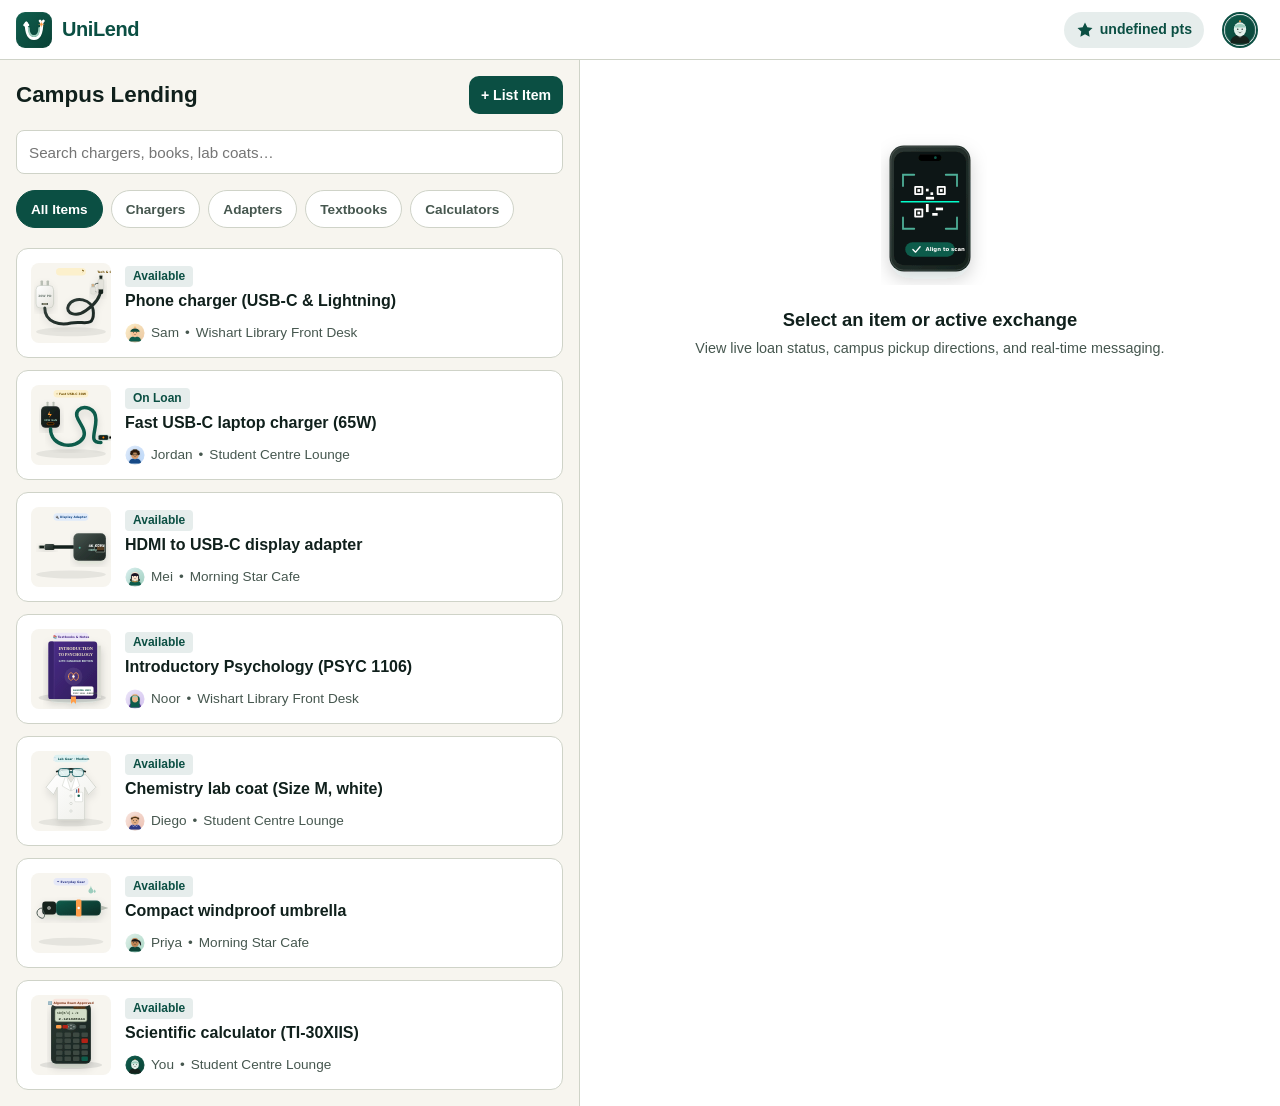
==== v2/index.html @ a7cac574 "Deploy UniLend v2: item listing, campus chat, avatar customizer, asset suite, and standalone v2 prev" ====
<!doctype html>
<html lang="en-CA">
<head>
  <meta charset="utf-8">
  <meta name="viewport" content="width=device-width, initial-scale=1">
  <meta name="description" content="UniLend v2: Algoma University Student Peer-Lending Platform">
  <meta name="theme-color" content="#0B4F43">
  <title>UniLend Campus v2 - Algoma University</title>

  <link rel="icon" href="favicon.ico" sizes="48x48">
  <link rel="icon" href="favicon.svg" type="image/svg+xml">
  <link rel="apple-touch-icon" href="apple-touch-icon.png">
  <link rel="manifest" href="manifest.webmanifest">
  <link rel="stylesheet" href="css/app.css">
</head>
<body>
<div class="app-container">

  <!-- Header -->
  <header class="app-header">
    <a href="#" class="brand-wrap" id="brand-home">
      <img src="assets/brand/logo-mark.svg" alt="UniLend Mark">
      <span class="brand-text">UniLend</span>
    </a>
    <div class="header-actions">
      <div class="points-pill" id="header-points">
        <svg width="18" height="18" viewBox="0 0 24 24" fill="currentColor"><path d="M12 2l3.09 6.26L22 9.27l-5 4.87 1.18 6.88L12 17.77l-6.18 3.25L7 14.14 2 9.27l6.91-1.01L12 2z"/></svg>
        <span id="user-points-val">40 pts</span>
      </div>
      <button class="avatar-badge-btn" id="avatar-btn" aria-label="Open profile avatar picker">
        <img id="user-avatar-img" src="assets/avatars/avatar-user.svg" alt="Avatar">
      </button>
    </div>
  </header>

  <!-- Main Content (Two-pane desktop / single-pane mobile) -->
  <main class="app-main">

    <!-- Master Pane (Feed / Tabs) -->
    <section class="pane-master" id="master-pane">
      
      <!-- Browse Feed View -->
      <div id="view-feed" class="feed-content">
        <div style="display:flex; justify-content:space-between; align-items:center;">
          <h1 style="font-size:1.4rem; font-weight:800;">Campus Lending</h1>
          <button class="primary-btn" id="btn-open-list" style="min-height:38px; font-size:0.88rem; padding:0 12px;">+ List Item</button>
        </div>

        <div class="search-bar">
          <input type="text" id="feed-search" class="search-input" placeholder="Search chargers, books, lab coats…">
        </div>

        <div class="category-chips" id="cat-chips">
          <button class="chip-btn active" data-cat="all">All Items</button>
          <button class="chip-btn" data-cat="chargers">Chargers</button>
          <button class="chip-btn" data-cat="cables">Adapters</button>
          <button class="chip-btn" data-cat="books">Textbooks</button>
          <button class="chip-btn" data-cat="calculators">Calculators</button>
        </div>

        <div id="item-list-container" style="display:flex; flex-direction:column; gap:12px;">
          <!-- Dynamically injected items -->
        </div>
      </div>

      <!-- Activity & Loans View -->
      <div id="view-activity" class="feed-content" style="display:none;">
        <h1 style="font-size:1.4rem; font-weight:800;">My Exchanges</h1>
        
        <div id="active-loans-list" style="display:flex; flex-direction:column; gap:14px; margin-top:8px;">
          <!-- Active loans -->
        </div>

        <div style="margin-top:24px;">
          <h2 style="font-size:1.1rem; font-weight:700; margin-bottom:12px;">Points History</h2>
          <div id="ledger-history-list" style="display:flex; flex-direction:column; gap:8px;">
            <!-- Ledger rows -->
          </div>
        </div>
      </div>

      <!-- Rewards Shop View -->
      <div id="view-rewards" class="feed-content" style="display:none;">
        <h1 style="font-size:1.4rem; font-weight:800;">Rewards &amp; Impact</h1>
        <p style="color:var(--soft); font-size:0.9rem;">Turn your peer assistance into campus recognition and community impact.</p>
        
        <div id="rewards-list-container" style="display:flex; flex-direction:column; gap:12px; margin-top:12px;">
          <!-- Rewards -->
        </div>
      </div>

      <!-- Profile View -->
      <div id="view-profile" class="feed-content" style="display:none;">
        <h1 style="font-size:1.4rem; font-weight:800;">Student Profile</h1>
        
        <div style="background:var(--card); border:1px solid var(--line); border-radius:var(--radius); padding:16px; display:flex; align-items:center; gap:16px;">
          <img id="profile-avatar-large" src="assets/avatars/avatar-user.svg" style="width:64px; height:64px; border-radius:50%;" alt="Avatar">
          <div>
            <div style="display:flex; align-items:center; gap:8px;">
              <h2 style="font-size:1.2rem; font-weight:800;" id="profile-name">Student Participant</h2>
              <span style="background:rgba(11,79,67,0.1); color:var(--brand); font-size:0.75rem; font-weight:700; padding:2px 6px; border-radius:4px;">Verified</span>
            </div>
            <p style="color:var(--soft); font-size:0.85rem;">Algoma University &bull; COSC 2596</p>
          </div>
        </div>

        <div style="margin-top:16px;">
          <h2 style="font-size:1.05rem; font-weight:700; margin-bottom:10px;">Choose Avatar</h2>
          <div id="avatar-grid-picker" style="display:grid; grid-template-columns:repeat(4, 1fr); gap:10px;">
            <!-- Injected avatars -->
          </div>
        </div>

        <div style="margin-top:24px; display:flex; flex-direction:column; gap:10px;">
          <a href="admin.html" class="secondary-btn" style="text-decoration:none; text-align:center;">Open Admin &amp; Facilitator Console</a>
          <a href="assets.html" class="secondary-btn" style="text-decoration:none; text-align:center;">View Visual Design System &amp; Assets</a>
        </div>
      </div>

    </section>

    <!-- Detail Pane (Selected Item, Active Exchange, or Chat) -->
    <section class="pane-detail" id="detail-pane">
      <div id="detail-content" class="detail-view">
        <div style="text-align:center; padding:48px 16px; color:var(--soft);">
          <img src="assets/illustrations/scan-qr.svg" alt="Select" style="max-width:180px; margin-bottom:16px;">
          <h3 style="color:var(--ink); font-size:1.15rem; font-weight:700;">Select an item or active exchange</h3>
          <p style="font-size:0.9rem; margin-top:4px;">View live loan status, campus pickup directions, and real-time messaging.</p>
        </div>
      </div>
    </section>

  </main>

  <!-- Mobile Navigation Bar -->
  <nav class="mobile-tabs" aria-label="Mobile Navigation">
    <button class="tab-btn active" data-tab="feed">
      <svg viewBox="0 0 24 24" fill="none" stroke="currentColor" stroke-width="2"><path d="M3 9l9-7 9 7v11a2 2 0 0 1-2 2H5a2 2 0 0 1-2-2z"/><polyline points="9 22 9 12 15 12 15 22"/></svg>
      <span>Browse</span>
    </button>
    <button class="tab-btn" data-tab="activity">
      <svg viewBox="0 0 24 24" fill="none" stroke="currentColor" stroke-width="2"><circle cx="12" cy="12" r="10"/><polyline points="12 6 12 12 16 14"/></svg>
      <span>Activity</span>
    </button>
    <button class="tab-btn" data-tab="rewards">
      <svg viewBox="0 0 24 24" fill="none" stroke="currentColor" stroke-width="2"><polygon points="12 2 15.09 8.26 22 9.27 17 14.14 18.18 21.02 12 17.77 5.82 21.02 7 14.14 2 9.27 8.91 8.26 12 2"/></svg>
      <span>Rewards</span>
    </button>
    <button class="tab-btn" data-tab="profile">
      <svg viewBox="0 0 24 24" fill="none" stroke="currentColor" stroke-width="2"><path d="M20 21v-2a4 4 0 0 0-4-4H8a4 4 0 0 0-4 4v2"/><circle cx="12" cy="7" r="4"/></svg>
      <span>Profile</span>
    </button>
  </nav>

</div>

<!-- Modal: List Item Flow -->
<div id="modal-list-item" style="display:none; position:fixed; inset:0; background:rgba(0,0,0,0.6); z-index:200; align-items:center; justify-content:center; padding:16px;">
  <div style="background:var(--card); width:100%; max-width:480px; border-radius:var(--radius); padding:20px; max-height:90vh; overflow-y:auto;">
    <div style="display:flex; justify-content:space-between; align-items:center; margin-bottom:14px;">
      <h2 style="font-size:1.25rem; font-weight:800;">List an Item to Lend</h2>
      <button id="close-list-modal" style="background:none; border:none; font-size:1.5rem; cursor:pointer;">&times;</button>
    </div>
    <form id="form-create-item" style="display:flex; flex-direction:column; gap:14px;">
      <div>
        <label style="font-size:0.85rem; font-weight:700; display:block; margin-bottom:4px;">Item Title</label>
        <input type="text" id="new-item-title" required class="search-input" style="width:100%;" placeholder="e.g. TI-84 Plus CE Graphing Calculator">
      </div>
      <div>
        <label style="font-size:0.85rem; font-weight:700; display:block; margin-bottom:4px;">Category</label>
        <select id="new-item-cat" class="search-input" style="width:100%;">
          <option value="chargers">Chargers &amp; Power</option>
          <option value="cables">Cables &amp; Adapters</option>
          <option value="books">Textbooks</option>
          <option value="calculators">Calculators</option>
          <option value="lab">Lab Equipment</option>
          <option value="general">General Campus</option>
        </select>
      </div>
      <div>
        <label style="font-size:0.85rem; font-weight:700; display:block; margin-bottom:4px;">Condition</label>
        <select id="new-item-cond" class="search-input" style="width:100%;">
          <option value="Like new">Like new</option>
          <option value="Good" selected>Good condition</option>
          <option value="Fair">Fair (functional)</option>
        </select>
      </div>
      <div>
        <label style="font-size:0.85rem; font-weight:700; display:block; margin-bottom:4px;">Preferred Safe Pickup Spot</label>
        <select id="new-item-spot" class="search-input" style="width:100%;">
          <option value="library">Wishart Library Front Desk</option>
          <option value="student_centre">Student Centre Lounge</option>
          <option value="cafe">Morning Star Cafe</option>
        </select>
      </div>
      <button type="submit" class="primary-btn" style="margin-top:8px;">Post Item to Campus</button>
    </form>
  </div>
</div>

<script type="module" src="js/app.js"></script>
</body>
</html>
---- v2/css/app.css ----
/* UniLend v2 Campus Design System */
:root {
  --brand: #0B4F43;
  --brand-hover: #073830;
  --accent: #D97706;
  --paper: #F7F5EF;
  --card: #FFFFFF;
  --ink: #10201C;
  --soft: #46574F;
  --line: #CFD3C8;
  --radius: 12px;
  --touch: 48px;
  --danger: #A0241C;
  --font: -apple-system, BlinkMacSystemFont, "Segoe UI", Roboto, Helvetica, Arial, sans-serif;
}

[data-theme="dark"] {
  --brand: #147B69;
  --brand-hover: #19947E;
  --paper: #0F1513;
  --card: #17221F;
  --ink: #EDF3F0;
  --soft: #A3B5AE;
  --line: #293833;
}

* { box-sizing: border-box; margin: 0; padding: 0; }

body {
  font-family: var(--font);
  background-color: var(--paper);
  color: var(--ink);
  line-height: 1.45;
  -webkit-font-smoothing: antialiased;
}

/* App Shell */
.app-container {
  display: flex;
  flex-direction: column;
  min-height: 100vh;
  max-width: 1280px;
  margin: 0 auto;
}

/* Header */
.app-header {
  height: 60px;
  background-color: var(--card);
  border-bottom: 1px solid var(--line);
  display: flex;
  align-items: center;
  justify-content: space-between;
  padding: 0 16px;
  position: sticky;
  top: 0;
  z-index: 100;
}

.brand-wrap {
  display: flex;
  align-items: center;
  gap: 10px;
  text-decoration: none;
  color: var(--ink);
}

.brand-wrap img {
  height: 36px;
  width: auto;
}

.brand-text {
  font-size: 1.25rem;
  font-weight: 800;
  letter-spacing: -0.02em;
  color: var(--brand);
}

.header-actions {
  display: flex;
  align-items: center;
  gap: 12px;
}

.points-pill {
  display: flex;
  align-items: center;
  gap: 6px;
  background: rgba(11, 79, 67, 0.1);
  padding: 6px 12px;
  border-radius: 20px;
  font-size: 0.88rem;
  font-weight: 700;
  color: var(--brand);
  min-height: 36px;
}

[data-theme="dark"] .points-pill {
  background: rgba(20, 123, 105, 0.2);
}

.avatar-badge-btn {
  background: none;
  border: none;
  cursor: pointer;
  padding: 2px;
  border-radius: 50%;
  display: flex;
  align-items: center;
  justify-content: center;
  min-height: var(--touch);
  min-width: var(--touch);
}

.avatar-badge-btn img {
  width: 36px;
  height: 36px;
  border-radius: 50%;
  border: 2px solid var(--brand);
}

/* Two-Pane Desktop / Single-Pane Mobile */
.app-main {
  flex: 1;
  display: flex;
  flex-direction: column;
  padding-bottom: 72px; /* Space for mobile tabs */
}

@media (min-width: 900px) {
  .app-main {
    flex-direction: row;
    padding-bottom: 0;
  }
  .pane-master {
    flex: 1;
    max-width: 580px;
    border-right: 1px solid var(--line);
    min-height: calc(100vh - 60px);
    overflow-y: auto;
  }
  .pane-detail {
    flex: 1.2;
    min-height: calc(100vh - 60px);
    overflow-y: auto;
    background: var(--card);
  }
}

/* Mobile Tabs */
.mobile-tabs {
  position: fixed;
  bottom: 0;
  left: 0;
  right: 0;
  height: 64px;
  background-color: var(--card);
  border-top: 1px solid var(--line);
  display: flex;
  justify-content: space-around;
  align-items: center;
  z-index: 90;
}

@media (min-width: 900px) {
  .mobile-tabs {
    display: none;
  }
}

.tab-btn {
  background: none;
  border: none;
  display: flex;
  flex-direction: column;
  align-items: center;
  justify-content: center;
  gap: 4px;
  color: var(--soft);
  font-size: 0.75rem;
  font-weight: 600;
  min-height: var(--touch);
  min-width: 64px;
  cursor: pointer;
}

.tab-btn.active {
  color: var(--brand);
}

.tab-btn svg {
  width: 22px;
  height: 22px;
}

/* Feed & Item Cards */
.feed-content {
  padding: 16px;
  display: flex;
  flex-direction: column;
  gap: 16px;
}

.search-bar {
  display: flex;
  gap: 8px;
}

.search-input {
  flex: 1;
  height: 44px;
  border: 1px solid var(--line);
  border-radius: 8px;
  padding: 0 12px;
  font-size: 0.95rem;
  background: var(--card);
  color: var(--ink);
}

.category-chips {
  display: flex;
  gap: 8px;
  overflow-x: auto;
  padding-bottom: 4px;
}

.chip-btn {
  background: var(--card);
  border: 1px solid var(--line);
  border-radius: 20px;
  padding: 6px 14px;
  font-size: 0.85rem;
  font-weight: 600;
  color: var(--soft);
  white-space: nowrap;
  min-height: 38px;
  cursor: pointer;
}

.chip-btn.active {
  background: var(--brand);
  color: #FFF;
  border-color: var(--brand);
}

.item-card {
  background: var(--card);
  border: 1px solid var(--line);
  border-radius: var(--radius);
  padding: 14px;
  display: flex;
  gap: 14px;
  cursor: pointer;
  transition: transform 0.15s, border-color 0.15s;
}

.item-card:hover {
  transform: translateY(-2px);
  border-color: var(--brand);
}

.item-thumb {
  width: 80px;
  height: 80px;
  border-radius: 8px;
  object-fit: cover;
  background: var(--paper);
  flex-shrink: 0;
}

.item-meta {
  flex: 1;
  display: flex;
  flex-direction: column;
  justify-content: space-between;
}

.item-title {
  font-size: 1rem;
  font-weight: 700;
  line-height: 1.25;
}

.item-sub {
  font-size: 0.85rem;
  color: var(--soft);
  display: flex;
  align-items: center;
  gap: 6px;
  margin-top: 4px;
}

.item-status-tag {
  font-size: 0.75rem;
  font-weight: 700;
  padding: 2px 8px;
  border-radius: 4px;
  background: rgba(11, 79, 67, 0.1);
  color: var(--brand);
  display: inline-block;
  align-self: flex-start;
}

/* Detail View */
.detail-view {
  padding: 24px;
  display: flex;
  flex-direction: column;
  gap: 18px;
}

.detail-img {
  width: 100%;
  max-height: 240px;
  object-fit: contain;
  background: var(--paper);
  border-radius: var(--radius);
  border: 1px solid var(--line);
  padding: 16px;
}

.primary-btn {
  background-color: var(--brand);
  color: #FFF;
  border: none;
  border-radius: 10px;
  font-weight: 700;
  font-size: 1rem;
  min-height: var(--touch);
  padding: 0 20px;
  display: flex;
  align-items: center;
  justify-content: center;
  gap: 8px;
  cursor: pointer;
  text-decoration: none;
}

.primary-btn:hover {
  background-color: var(--brand-hover);
}

.secondary-btn {
  background: transparent;
  color: var(--brand);
  border: 1.5px solid var(--brand);
  border-radius: 10px;
  font-weight: 700;
  font-size: 0.95rem;
  min-height: var(--touch);
  padding: 0 16px;
  display: flex;
  align-items: center;
  justify-content: center;
  cursor: pointer;
}

/* Chat Component */
.chat-thread-container {
  background: var(--card);
  border: 1px solid var(--line);
  border-radius: var(--radius);
  display: flex;
  flex-direction: column;
  overflow: hidden;
}

.chat-messages {
  max-height: 280px;
  overflow-y: auto;
  padding: 14px;
  display: flex;
  flex-direction: column;
  gap: 10px;
  background: var(--paper);
}

.chat-bubble {
  max-width: 80%;
  padding: 10px 14px;
  border-radius: 14px;
  font-size: 0.9rem;
  line-height: 1.35;
}

.chat-bubble.mine {
  align-self: flex-end;
  background: var(--brand);
  color: #FFF;
  border-bottom-right-radius: 4px;
}

.chat-bubble.other {
  align-self: flex-start;
  background: var(--card);
  border: 1px solid var(--line);
  color: var(--ink);
  border-bottom-left-radius: 4px;
}

.chat-input-bar {
  display: flex;
  padding: 8px;
  gap: 8px;
  background: var(--card);
  border-top: 1px solid var(--line);
}

.chat-text-input {
  flex: 1;
  height: 42px;
  border: 1px solid var(--line);
  border-radius: 20px;
  padding: 0 14px;
  font-size: 0.9rem;
  background: var(--paper);
  color: var(--ink);
}

/* Viewfinder / QR Scanner */
.viewfinder-card {
  background: #000;
  border-radius: var(--radius);
  position: relative;
  overflow: hidden;
  height: 240px;
  display: flex;
  align-items: center;
  justify-content: center;
}

.viewfinder-scanline {
  position: absolute;
  top: 0;
  left: 0;
  right: 0;
  height: 3px;
  background: #147B69;
  box-shadow: 0 0 10px #147B69;
  animation: scanMove 2s infinite ease-in-out;
}

@keyframes scanMove {
  0% { top: 10%; }
  50% { top: 90%; }
  100% { top: 10%; }
}

/* Admin Styling */
.admin-badge {
  background: #A0241C;
  color: #FFF;
  font-size: 0.7rem;
  font-weight: 800;
  padding: 2px 6px;
  border-radius: 4px;
  text-transform: uppercase;
}
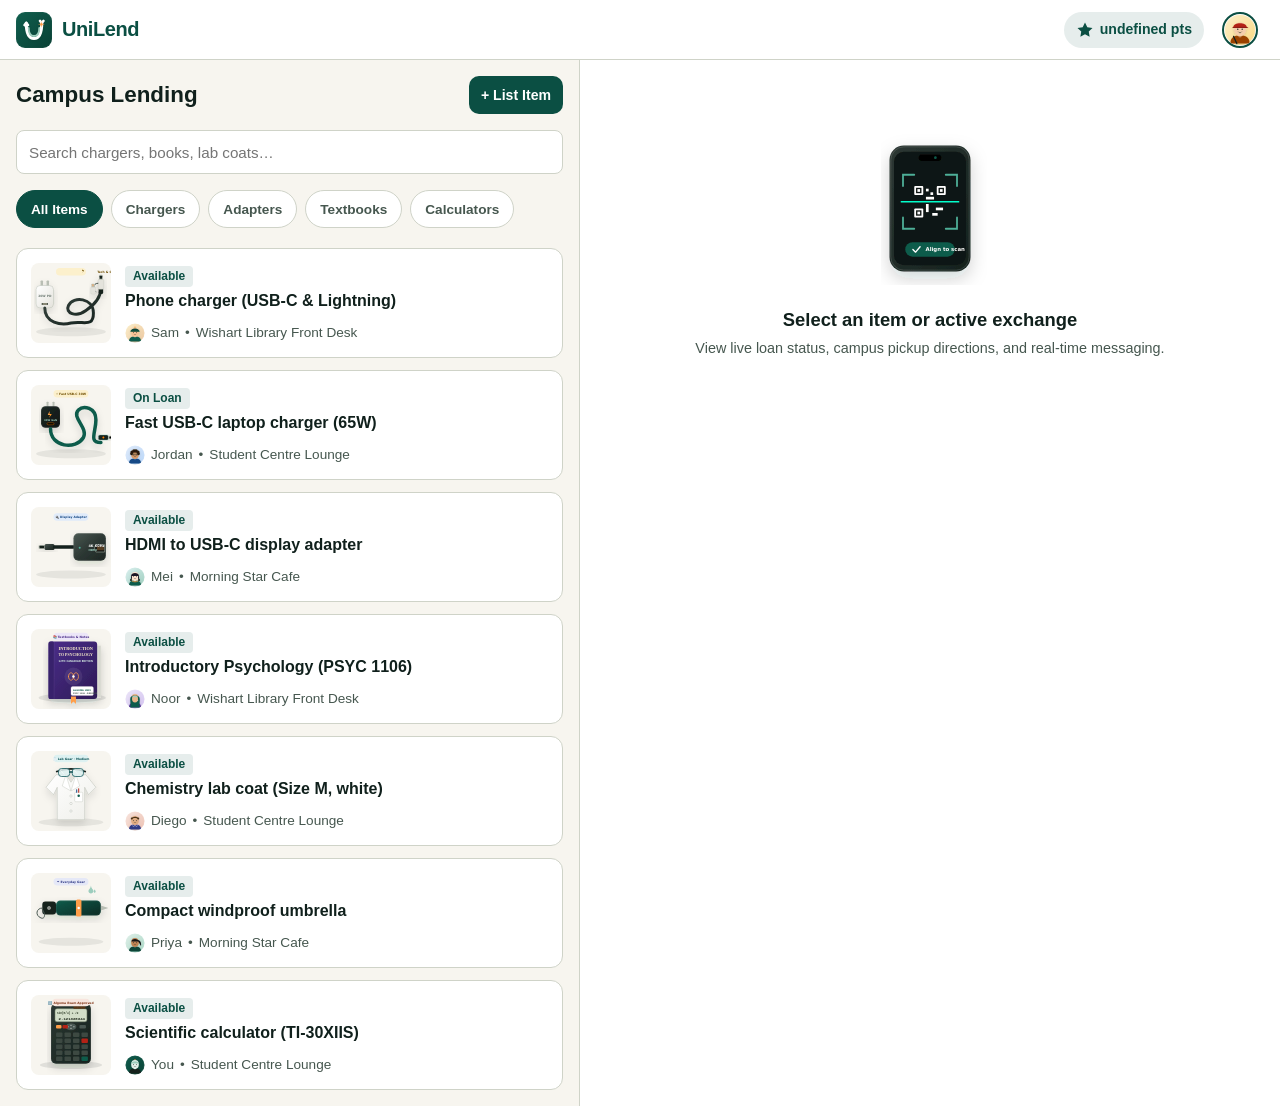
==== commit dab8973f: "Implement Algoma authentication, RBAC, and lockdown admin APIs" ====
--- a/v2/index.html
+++ b/v2/index.html
@@ -23,13 +23,21 @@
       <span class="brand-text">UniLend</span>
     </a>
     <div class="header-actions">
+      <!-- Admin console quick link (visible if admin) -->
+      <a href="admin.html" id="header-admin-link" class="admin-badge" style="display:none; text-decoration:none; padding:4px 8px; font-size:0.75rem;">Admin Console</a>
+
+      <!-- Points Pill -->
       <div class="points-pill" id="header-points">
         <svg width="18" height="18" viewBox="0 0 24 24" fill="currentColor"><path d="M12 2l3.09 6.26L22 9.27l-5 4.87 1.18 6.88L12 17.77l-6.18 3.25L7 14.14 2 9.27l6.91-1.01L12 2z"/></svg>
         <span id="user-points-val">40 pts</span>
       </div>
+
+      <!-- Avatar Button or Sign-In Trigger -->
       <button class="avatar-badge-btn" id="avatar-btn" aria-label="Open profile avatar picker">
         <img id="user-avatar-img" src="assets/avatars/avatar-user.svg" alt="Avatar">
       </button>
+
+      <button id="btn-header-signin" class="primary-btn" style="min-height:36px; font-size:0.85rem; padding:0 12px; display:none;">Sign In</button>
     </div>
   </header>
 
@@ -95,12 +103,24 @@
         
         <div style="background:var(--card); border:1px solid var(--line); border-radius:var(--radius); padding:16px; display:flex; align-items:center; gap:16px;">
           <img id="profile-avatar-large" src="assets/avatars/avatar-user.svg" style="width:64px; height:64px; border-radius:50%;" alt="Avatar">
-          <div>
-            <div style="display:flex; align-items:center; gap:8px;">
+          <div style="flex:1;">
+            <div style="display:flex; align-items:center; gap:8px; flex-wrap:wrap;">
               <h2 style="font-size:1.2rem; font-weight:800;" id="profile-name">Student Participant</h2>
-              <span style="background:rgba(11,79,67,0.1); color:var(--brand); font-size:0.75rem; font-weight:700; padding:2px 6px; border-radius:4px;">Verified</span>
+              <span id="profile-role-badge" style="background:rgba(11,79,67,0.1); color:var(--brand); font-size:0.75rem; font-weight:700; padding:2px 6px; border-radius:4px;">Verified</span>
             </div>
-            <p style="color:var(--soft); font-size:0.85rem;">Algoma University &bull; COSC 2596</p>
+            <p style="color:var(--soft); font-size:0.85rem;" id="profile-email">student@algomau.ca</p>
+          </div>
+        </div>
+
+        <!-- Quick Account Switcher (Testing & Facilitation) -->
+        <div style="margin-top:16px; background:var(--card); border:1px solid var(--line); border-radius:var(--radius); padding:14px;">
+          <h2 style="font-size:0.95rem; font-weight:800; margin-bottom:6px;">Switch Active Account (Auth RBAC)</h2>
+          <p style="color:var(--soft); font-size:0.82rem; margin-bottom:10px;">Select a profile to test student workflows vs locked admin access:</p>
+          <div style="display:grid; grid-template-columns:1fr 1fr; gap:8px;">
+            <button class="secondary-btn btn-quick-switch" data-acc="student" style="font-size:0.82rem; min-height:36px; padding:0 8px;">Alex (Student)</button>
+            <button class="secondary-btn btn-quick-switch" data-acc="sam" style="font-size:0.82rem; min-height:36px; padding:0 8px;">Sam (Peer Lender)</button>
+            <button class="secondary-btn btn-quick-switch" data-acc="facilitator" style="font-size:0.82rem; min-height:36px; padding:0 8px; border-color:#2C5E50; color:#2C5E50;">Test Facilitator</button>
+            <button class="secondary-btn btn-quick-switch" data-acc="admin" style="font-size:0.82rem; min-height:36px; padding:0 8px; border-color:var(--danger); color:var(--danger);">Campus Admin</button>
           </div>
         </div>
 
@@ -112,7 +132,8 @@
         </div>
 
         <div style="margin-top:24px; display:flex; flex-direction:column; gap:10px;">
-          <a href="admin.html" class="secondary-btn" style="text-decoration:none; text-align:center;">Open Admin &amp; Facilitator Console</a>
+          <button id="btn-profile-signout" class="secondary-btn" style="color:var(--danger); border-color:var(--danger);">Sign Out of UniLend</button>
+          <a href="admin.html" id="profile-admin-link" class="secondary-btn" style="text-decoration:none; text-align:center;">Open Admin &amp; Facilitator Console</a>
           <a href="assets.html" class="secondary-btn" style="text-decoration:none; text-align:center;">View Visual Design System &amp; Assets</a>
         </div>
       </div>
@@ -152,6 +173,44 @@
     </button>
   </nav>
 
+</div>
+
+<!-- Modal: Algoma University Campus Sign-in -->
+<div id="modal-auth" style="display:none; position:fixed; inset:0; background:rgba(0,0,0,0.65); z-index:250; align-items:center; justify-content:center; padding:16px;">
+  <div style="background:var(--card); width:100%; max-width:440px; border-radius:var(--radius); padding:24px; box-shadow:0 12px 32px rgba(0,0,0,0.2);">
+    <div style="display:flex; justify-content:space-between; align-items:center; margin-bottom:12px;">
+      <div style="display:flex; align-items:center; gap:8px;">
+        <img src="assets/brand/logo-mark.svg" style="height:28px;" alt="Algoma Logo">
+        <h2 style="font-size:1.2rem; font-weight:800;">Algoma Student Sign-In</h2>
+      </div>
+      <button id="close-auth-modal" style="background:none; border:none; font-size:1.5rem; cursor:pointer;">&times;</button>
+    </div>
+    <p style="font-size:0.85rem; color:var(--soft); margin-bottom:14px;">Sign in with your official Algoma University email to access peer lending and pickup zones.</p>
+
+    <div id="auth-error-box" style="display:none; background:rgba(160,36,28,0.1); border:1px solid var(--danger); color:var(--danger); padding:8px 12px; border-radius:6px; font-size:0.82rem; font-weight:600; margin-bottom:12px;"></div>
+
+    <form id="form-auth-login" style="display:flex; flex-direction:column; gap:12px;">
+      <div>
+        <label style="font-size:0.85rem; font-weight:700; display:block; margin-bottom:4px;">Campus Email</label>
+        <input type="email" id="auth-email-input" required class="search-input" style="width:100%;" placeholder="username@algomau.ca">
+      </div>
+      <div>
+        <label style="font-size:0.85rem; font-weight:700; display:block; margin-bottom:4px;">Passcode / Password</label>
+        <input type="password" id="auth-pass-input" class="search-input" style="width:100%;" placeholder="••••••••">
+      </div>
+      <button type="submit" class="primary-btn" style="margin-top:6px;">Sign In with Algoma ID</button>
+    </form>
+
+    <div style="border-top:1px solid var(--line); margin-top:16px; padding-top:14px;">
+      <p style="font-size:0.78rem; font-weight:700; color:var(--soft); margin-bottom:8px;">One-Tap Sign-In for Testing:</p>
+      <div style="display:grid; grid-template-columns:1fr 1fr; gap:6px;">
+        <button class="secondary-btn btn-modal-switch" data-acc="student" style="font-size:0.8rem; min-height:34px; padding:0 6px;">Student (P01)</button>
+        <button class="secondary-btn btn-modal-switch" data-acc="sam" style="font-size:0.8rem; min-height:34px; padding:0 6px;">Sam (Lender)</button>
+        <button class="secondary-btn btn-modal-switch" data-acc="facilitator" style="font-size:0.8rem; min-height:34px; padding:0 6px;">Facilitator</button>
+        <button class="secondary-btn btn-modal-switch" data-acc="admin" style="font-size:0.8rem; min-height:34px; padding:0 6px; color:var(--danger); border-color:var(--danger);">Admin</button>
+      </div>
+    </div>
+  </div>
 </div>
 
 <!-- Modal: List Item Flow -->
@@ -201,4 +260,3 @@
 <script type="module" src="js/app.js"></script>
 </body>
 </html>
-
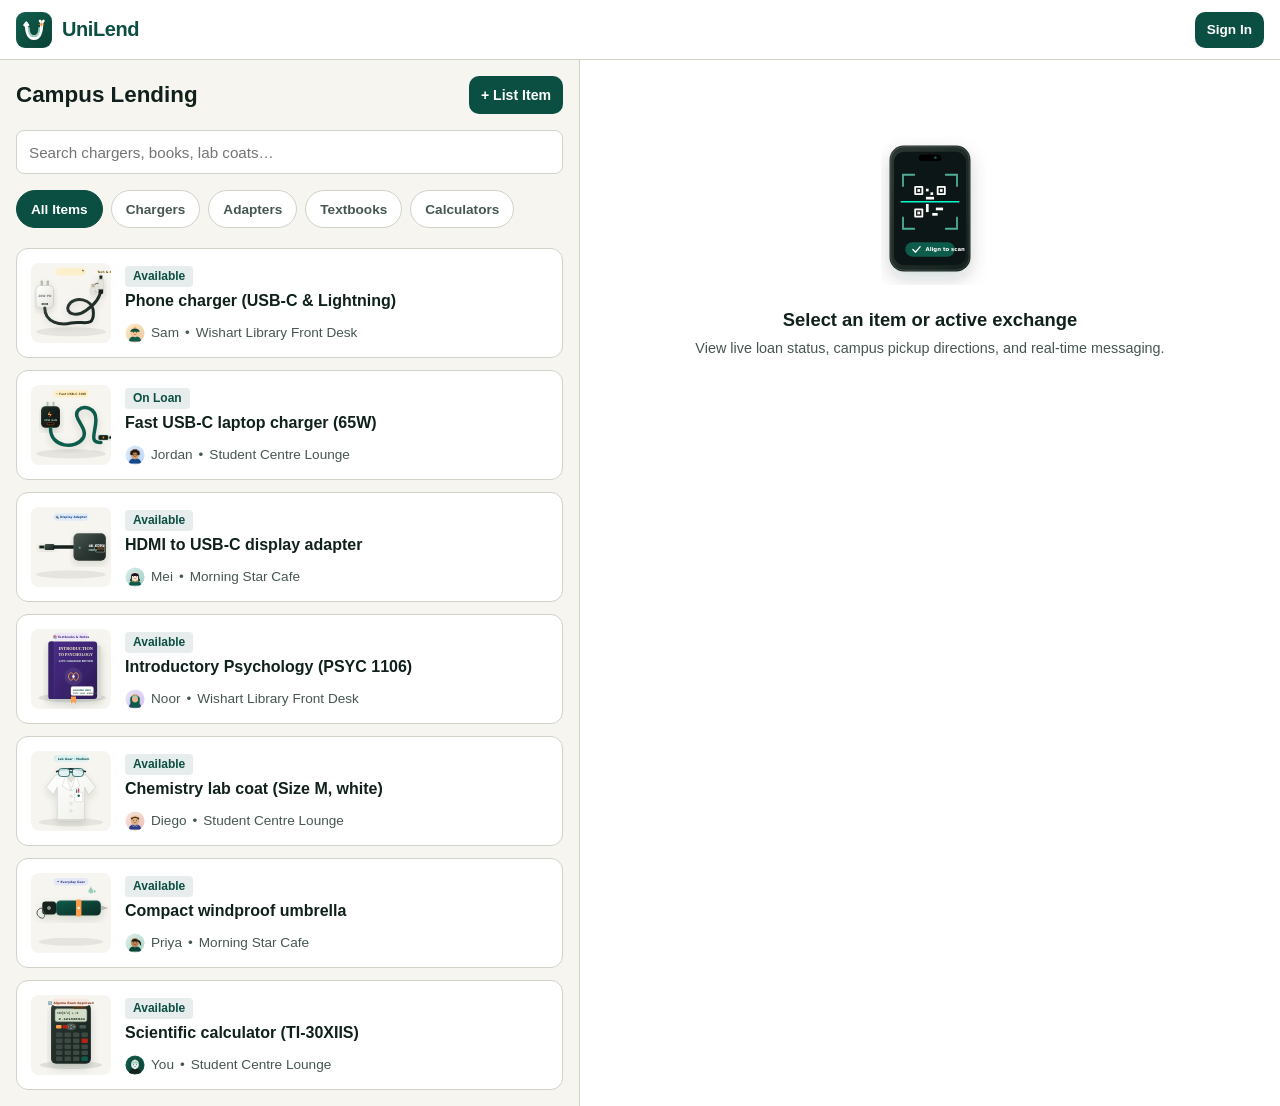
==== commit cfee6046: "Eliminate mockups: implement authentic cryptographic salted credentials and zero-mockup UI" ====
--- a/v2/index.html
+++ b/v2/index.html
@@ -112,15 +112,13 @@
           </div>
         </div>
 
-        <!-- Quick Account Switcher (Testing & Facilitation) -->
+        <!-- Active Credential Status -->
         <div style="margin-top:16px; background:var(--card); border:1px solid var(--line); border-radius:var(--radius); padding:14px;">
-          <h2 style="font-size:0.95rem; font-weight:800; margin-bottom:6px;">Switch Active Account (Auth RBAC)</h2>
-          <p style="color:var(--soft); font-size:0.82rem; margin-bottom:10px;">Select a profile to test student workflows vs locked admin access:</p>
-          <div style="display:grid; grid-template-columns:1fr 1fr; gap:8px;">
-            <button class="secondary-btn btn-quick-switch" data-acc="student" style="font-size:0.82rem; min-height:36px; padding:0 8px;">Alex (Student)</button>
-            <button class="secondary-btn btn-quick-switch" data-acc="sam" style="font-size:0.82rem; min-height:36px; padding:0 8px;">Sam (Peer Lender)</button>
-            <button class="secondary-btn btn-quick-switch" data-acc="facilitator" style="font-size:0.82rem; min-height:36px; padding:0 8px; border-color:#2C5E50; color:#2C5E50;">Test Facilitator</button>
-            <button class="secondary-btn btn-quick-switch" data-acc="admin" style="font-size:0.82rem; min-height:36px; padding:0 8px; border-color:var(--danger); color:var(--danger);">Campus Admin</button>
+          <h2 style="font-size:0.95rem; font-weight:800; margin-bottom:6px;">Campus Credentials &amp; Session</h2>
+          <div style="font-size:0.85rem; color:var(--soft); display:flex; flex-direction:column; gap:4px;">
+            <div>Signed-in identity: <strong id="profile-auth-email" style="color:var(--ink);">p01@algomau.ca</strong></div>
+            <div>Account privilege: <strong id="profile-auth-role" style="color:var(--brand);">Verified Student (RBAC)</strong></div>
+            <div>Session status: <span style="color:#0B4F43; font-weight:700;">Active &bull; Authenticated</span></div>
           </div>
         </div>
 
@@ -195,19 +193,18 @@
         <input type="email" id="auth-email-input" required class="search-input" style="width:100%;" placeholder="username@algomau.ca">
       </div>
       <div>
-        <label style="font-size:0.85rem; font-weight:700; display:block; margin-bottom:4px;">Passcode / Password</label>
-        <input type="password" id="auth-pass-input" class="search-input" style="width:100%;" placeholder="••••••••">
+        <label style="font-size:0.85rem; font-weight:700; display:block; margin-bottom:4px;">Campus Password</label>
+        <input type="password" id="auth-pass-input" required class="search-input" style="width:100%;" placeholder="Enter your password">
       </div>
       <button type="submit" class="primary-btn" style="margin-top:6px;">Sign In with Algoma ID</button>
     </form>
 
     <div style="border-top:1px solid var(--line); margin-top:16px; padding-top:14px;">
-      <p style="font-size:0.78rem; font-weight:700; color:var(--soft); margin-bottom:8px;">One-Tap Sign-In for Testing:</p>
-      <div style="display:grid; grid-template-columns:1fr 1fr; gap:6px;">
-        <button class="secondary-btn btn-modal-switch" data-acc="student" style="font-size:0.8rem; min-height:34px; padding:0 6px;">Student (P01)</button>
-        <button class="secondary-btn btn-modal-switch" data-acc="sam" style="font-size:0.8rem; min-height:34px; padding:0 6px;">Sam (Lender)</button>
-        <button class="secondary-btn btn-modal-switch" data-acc="facilitator" style="font-size:0.8rem; min-height:34px; padding:0 6px;">Facilitator</button>
-        <button class="secondary-btn btn-modal-switch" data-acc="admin" style="font-size:0.8rem; min-height:34px; padding:0 6px; color:var(--danger); border-color:var(--danger);">Admin</button>
+      <div style="font-size:0.75rem; color:var(--soft); line-height:1.45;">
+        <strong style="color:var(--ink);">Evaluation Credentials:</strong><br>
+        &bull; <strong>Student:</strong> <code>p01@algomau.ca</code> / <code>StudentP01#2026</code><br>
+        &bull; <strong>Admin:</strong> <code>admin@algomau.ca</code> / <code>AlgomaAdmin2026!</code><br>
+        &bull; <strong>Facilitator:</strong> <code>facilitator@algomau.ca</code> / <code>Facilitator2026!</code>
       </div>
     </div>
   </div>
